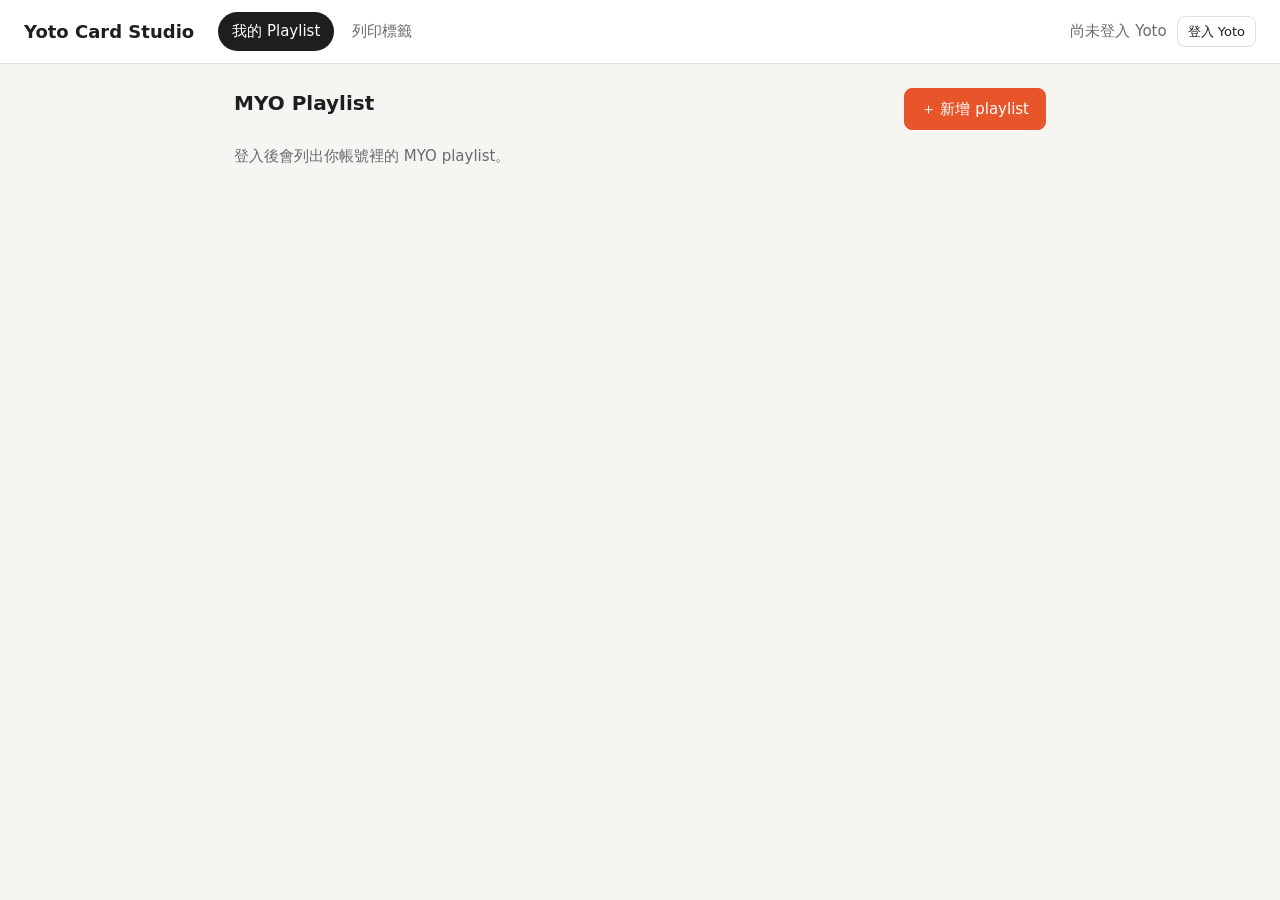
==== index.html @ 80a5d6a0 "Yoto Card Studio 公開版 Co-Authored-By: Claude Opus 5.5 (1M context) <noreply@anthropic.com>" ====
<!doctype html>
<html lang="zh-Hant">
<head>
<meta charset="utf-8">
<meta name="viewport" content="width=device-width, initial-scale=1">
<title>Yoto Card Studio</title>
<link rel="icon" href="data:image/svg+xml,%3Csvg xmlns='http://www.w3.org/2000/svg' viewBox='0 0 16 16'%3E%3Crect width='16' height='16' rx='3' fill='%23e8552b'/%3E%3Ccircle cx='8' cy='8' r='3' fill='%23fff'/%3E%3C/svg%3E">
<link rel="stylesheet" href="style.css">
</head>
<body>
<header class="topbar">
  <h1>Yoto Card Studio</h1>
  <nav class="tabs">
    <button data-tab="playlists" class="active">我的 Playlist</button>
    <button data-tab="print">列印標籤</button>
  </nav>
  <div class="account" id="account">
    <span id="account-status" class="muted">尚未登入 Yoto</span>
    <button id="btn-login" class="small">登入 Yoto</button>
    <button id="btn-logout" class="small ghost hidden">登出</button>
  </div>
</header>

<main>
  <!-- ① 我的 Playlist -->
  <section id="tab-playlists" class="tab active">
    <div id="playlist-list-view">
      <div class="row between">
        <h2>MYO Playlist</h2>
        <button id="btn-new-playlist" class="primary">＋ 新增 playlist</button>
      </div>
      <p class="muted" id="playlist-list-hint">登入後會列出你帳號裡的 MYO playlist。</p>
      <ul id="playlist-list" class="cards"></ul>
    </div>

    <div id="playlist-edit-view" class="hidden">
      <div class="row between">
        <button id="btn-back-list" class="ghost">← 回列表</button>
        <span class="muted" id="edit-card-id"></span>
      </div>
      <div class="meta-grid">
        <label class="cover" title="點擊更換封面">
          <img id="edit-cover" alt="" hidden>
          <span id="edit-cover-empty">＋ 封面圖</span>
          <input id="cover-input" type="file" accept="image/*" hidden>
        </label>
        <div>
          <label class="field">
            <span>Playlist 名稱</span>
            <input id="edit-title" type="text" placeholder="例如：睡前故事" maxlength="80">
          </label>
          <div class="row gap">
            <label class="field grow">
              <span>分類</span>
              <select id="edit-category"></select>
            </label>
            <label class="field grow">
              <span>作者／演出</span>
              <input id="edit-author" type="text" placeholder="選填" maxlength="80">
            </label>
          </div>
          <label class="field">
            <span>描述</span>
            <textarea id="edit-description" rows="2" placeholder="選填，會顯示在 Yoto App 裡"></textarea>
          </label>
        </div>
      </div>
      <div id="dropzone" class="dropzone">
        把 mp3 拖到這裡，或 <label class="link">選擇檔案<input id="file-input" type="file" accept="audio/mpeg,.mp3" multiple hidden></label>
        ，或 <label class="link">選擇整個資料夾<input id="folder-input" type="file" webkitdirectory multiple hidden></label>
        <div class="muted small">選資料夾會照檔名排序加入 mp3，資料夾裡的 cover 圖會自動當封面</div>
      </div>
      <ol id="track-list" class="tracks"></ol>
      <div class="row between sticky-actions">
        <span id="edit-summary" class="muted"></span>
        <button id="btn-upload" class="primary">上傳到 Yoto</button>
      </div>
      <div id="upload-log" class="log hidden"></div>
    </div>
  </section>

  <!-- 列印標籤 -->
  <section id="tab-print" class="tab">
    <h2>列印卡片標籤</h2>
    <p class="muted">勾選要印的 playlist，會照勾選的先後順序排進貼紙（右邊數字是第幾張，想換順序就取消再重勾），每格跟 NFC 卡一樣大。</p>
    <div class="print-layout">
      <div class="print-controls">
        <label class="field layout-field">
          <span>紙張版型</span>
          <select id="print-layout"></select>
        </label>
        <ul id="print-list" class="print-list"><li class="muted">登入後會列出你的 playlist。</li></ul>
        <div class="print-options">
          <label class="field">
            <span>從第幾格開始</span>
            <select id="print-start"></select>
          </label>
          <label class="field cut-only">
            <span>卡片間距</span>
            <select id="print-gap">
              <option value="3" selected>3 mm（好剪，建議）</option>
              <option value="0">0 mm（一刀剪兩張）</option>
              <option value="6">6 mm</option>
            </select>
          </label>
          <label class="field die-only">
            <span>出血</span>
            <select id="print-bleed-mm">
              <option value="2" selected>2 mm（建議，模切偏一點也不露白）</option>
              <option value="1">1 mm</option>
              <option value="0">不加</option>
            </select>
          </label>
          <label class="check cut-only"><input type="checkbox" id="print-bleed" checked> 出血 1 mm（剪歪也不露白）</label>
          <label class="check cut-only"><input type="checkbox" id="print-marks" checked> 裁切標記</label>
          <label class="check"><input type="checkbox" id="print-titles"> 封面下方加上標題</label>
        </div>
        <details class="print-calib die-only">
          <summary>印表機校正（第一次使用必做）</summary>
          <ol class="small">
            <li>用<strong>一般 A4 紙</strong>按「印校正頁」。</li>
            <li>把印好的紙疊在貼紙紙上，對著光看框線有沒有對齊貼紙的模切線。</li>
            <li>偏了就在下面輸入位移（往右／往下為正），再印一次確認。設定會記住。</li>
          </ol>
          <div class="row gap">
            <label class="field"><span>X 位移（mm）</span><input type="number" id="print-offx" step="0.25" value="0"></label>
            <label class="field"><span>Y 位移（mm）</span><input type="number" id="print-offy" step="0.25" value="0"></label>
          </div>
          <button id="btn-calib" class="ghost">印校正頁</button>
        </details>
        <div class="row between">
          <span id="print-summary" class="muted"></span>
          <button id="btn-print" class="primary" disabled>列印</button>
        </div>
        <p class="muted small" id="print-hint"></p>
      </div>
      <div id="print-preview" class="print-preview"></div>
    </div>
  </section>
</main>

<div id="toast" class="toast hidden"></div>
<!-- 列印時只顯示這裡（見 style.css 的 @media print） -->
<div id="print-sheets" aria-hidden="true"></div>
<script type="module" src="app.js"></script>
</body>
</html>
---- style.css ----
:root {
  --bg: #f6f5f1;
  --panel: #ffffff;
  --text: #1e1e1e;
  --muted: #6b6b6b;
  --line: #e2dfd8;
  --accent: #e8552b;      /* Yoto 橘 */
  --accent-dark: #c6431d;
  --ok: #2e8b57;
  --warn-bg: #fff6e0;
  --warn-line: #f0c36a;
  --err: #c0392b;
  --radius: 10px;
  font-family: -apple-system, "PingFang TC", "Noto Sans TC", system-ui, sans-serif;
}
* { box-sizing: border-box; }
body { margin: 0; background: var(--bg); color: var(--text); font-size: 15px; line-height: 1.5; }
h1 { font-size: 18px; margin: 0; }
h2 { font-size: 20px; margin: 0 0 12px; }
h3 { font-size: 16px; margin: 0 0 6px; }
.muted { color: var(--muted); }
.hidden { display: none !important; }

.topbar {
  display: flex; align-items: center; gap: 24px;
  padding: 12px 24px; background: var(--panel); border-bottom: 1px solid var(--line);
  position: sticky; top: 0; z-index: 5;
}
.tabs { display: flex; gap: 4px; flex: 1; }
.tabs button {
  background: none; border: none; padding: 8px 14px; border-radius: 999px;
  font-size: 15px; cursor: pointer; color: var(--muted);
}
.tabs button.active { background: var(--text); color: #fff; }
.account { display: flex; align-items: center; gap: 10px; }

main { max-width: 860px; margin: 0 auto; padding: 24px; }
.tab { display: none; }
.tab.active { display: block; }

button {
  font: inherit; cursor: pointer; border-radius: 8px; padding: 9px 16px;
  border: 1px solid var(--line); background: var(--panel); color: var(--text);
}
button:disabled { opacity: .5; cursor: not-allowed; }
button.primary { background: var(--accent); border-color: var(--accent); color: #fff; }
button.primary:not(:disabled):hover { background: var(--accent-dark); }
button.ghost { background: transparent; }
button.small { padding: 5px 10px; font-size: 13px; }
button.danger { color: var(--err); }

.row { display: flex; align-items: center; }
.row.between { justify-content: space-between; }
.row.gap { gap: 12px; }

.status { padding: 3px 10px; border-radius: 999px; font-size: 13px; background: #eee; }
.status.on { background: #dff3e6; color: var(--ok); }
.status.off { background: #eee; color: var(--muted); }

.kv { display: grid; grid-template-columns: 120px 1fr; gap: 4px 12px; margin: 16px 0; }
.kv dt { color: var(--muted); }
.kv dd { margin: 0; font-family: ui-monospace, Menlo, monospace; word-break: break-all; }

.notice {
  background: var(--panel); border: 1px solid var(--line); border-radius: var(--radius);
  padding: 12px 16px; margin: 12px 0;
}
.notice.warn { background: var(--warn-bg); border-color: var(--warn-line); }
.help { margin-top: 24px; color: var(--muted); }
.help summary { cursor: pointer; }

.step { background: var(--panel); border: 1px solid var(--line); border-radius: var(--radius); padding: 16px; margin: 12px 0; }
.cardinfo { margin-top: 12px; font-family: ui-monospace, Menlo, monospace; font-size: 13px; }
.cardinfo .url { font-size: 15px; font-weight: 600; word-break: break-all; }
.log-list { list-style: none; padding: 0; margin: 12px 0 0; font-size: 14px; }
.log-list li { padding: 6px 0; border-top: 1px dashed var(--line); }
.log-list li.ok::before { content: "✓ "; color: var(--ok); }
.log-list li.err::before { content: "✖ "; color: var(--err); }

/* playlist */
.cards { list-style: none; padding: 0; margin: 0; display: grid; gap: 10px; }
.cards li {
  background: var(--panel); border: 1px solid var(--line); border-radius: var(--radius);
  padding: 12px 16px; display: flex; align-items: center; justify-content: space-between; cursor: pointer;
}
.cards li:hover { border-color: var(--accent); }
.cards .thumb { width: 45px; height: 72px; border-radius: 6px; object-fit: fill; background: #ddd; flex: none; } /* 5:8，object-fit: fill 模擬 App 的顯示方式 */
.cards .thumb.empty { display: inline-block; }
.field { display: block; margin: 12px 0; }
.field span { display: block; font-size: 13px; color: var(--muted); margin-bottom: 4px; }
.field input[type=text], .field select, .field textarea { width: 100%; font: inherit; padding: 9px 12px; border: 1px solid var(--line); border-radius: 8px; background: var(--panel); }
.field textarea { resize: vertical; }
.field.grow { flex: 1; }
.meta-grid { display: grid; grid-template-columns: 125px 1fr; gap: 16px; align-items: start; margin-top: 12px; }
.cover {
  width: 125px; height: 200px; border-radius: var(--radius); /* 5:8，跟 Yoto App 卡片格子一致 */ border: 2px dashed var(--line); background: var(--panel);
  display: flex; align-items: center; justify-content: center; color: var(--muted); cursor: pointer; overflow: hidden;
}
.cover:hover { border-color: var(--accent); }
.cover img { width: 100%; height: 100%; object-fit: fill; } /* 跟 App 一樣直接填滿，不合比例的舊封面會看到變形 */
.cards li .actions { display: flex; gap: 8px; align-items: center; }
.dropzone {
  border: 2px dashed var(--line); border-radius: var(--radius); padding: 28px; text-align: center;
  color: var(--muted); margin: 12px 0; background: var(--panel);
}
.dropzone.over { border-color: var(--accent); background: #fff3ee; }
.link { color: var(--accent); cursor: pointer; text-decoration: underline; }
.tracks { list-style: none; padding: 0; margin: 0; display: grid; gap: 8px; }
.track {
  display: grid; grid-template-columns: 28px 48px 1fr auto auto; align-items: center; gap: 12px;
  background: var(--panel); border: 1px solid var(--line); border-radius: var(--radius); padding: 10px 12px;
}
.track.dragging { opacity: .4; }
.track .num { color: var(--muted); font-variant-numeric: tabular-nums; }
.track .icon { width: 48px; height: 48px; image-rendering: pixelated; border-radius: 6px; background: #222; cursor: pointer; border: 1px solid var(--line); }
.track input[type=text] { width: 100%; font: inherit; padding: 6px 10px; border: 1px solid transparent; border-radius: 6px; }
.track input[type=text]:focus { border-color: var(--line); outline: none; }
.track .file { font-size: 12px; color: var(--muted); }
.track .state { font-size: 13px; min-width: 70px; text-align: right; }
.track .state.ok { color: var(--ok); }
.track .state.err { color: var(--err); }
.sticky-actions { position: sticky; bottom: 0; background: var(--bg); padding: 12px 0; margin-top: 12px; }
.log { background: #1e1e1e; color: #ddd; font-family: ui-monospace, Menlo, monospace; font-size: 12px; padding: 12px; border-radius: 8px; max-height: 240px; overflow: auto; white-space: pre-wrap; }

/* icon picker */
.modal-backdrop { position: fixed; inset: 0; background: rgba(0,0,0,.4); display: flex; align-items: center; justify-content: center; z-index: 20; }
.modal { background: var(--panel); border-radius: var(--radius); padding: 20px; width: min(640px, 92vw); max-height: 85vh; overflow: auto; }
.icon-grid { display: grid; grid-template-columns: repeat(auto-fill, 56px); gap: 8px; margin-top: 12px; }
.icon-grid img { width: 56px; height: 56px; image-rendering: pixelated; border-radius: 6px; background: #222; cursor: pointer; border: 2px solid transparent; }
.icon-grid img:hover { border-color: var(--accent); }

.toast {
  position: fixed; left: 50%; bottom: 24px; transform: translateX(-50%);
  background: #222; color: #fff; padding: 10px 18px; border-radius: 999px; font-size: 14px; z-index: 30;
  max-width: 90vw;
}
.toast.err { background: var(--err); }

/* ---------- 列印標籤 ---------- */
#tab-print { max-width: none; }
main:has(#tab-print.active) { max-width: 1200px; }
.print-layout { display: grid; grid-template-columns: 380px 1fr; gap: 24px; align-items: start; }
.print-controls { position: sticky; top: 72px; display: grid; gap: 12px; }
.print-list { list-style: none; padding: 0; margin: 0; display: grid; gap: 6px; max-height: 46vh; overflow: auto; }
.print-list li {
  display: grid; grid-template-columns: auto 30px 1fr auto; gap: 10px; align-items: center; cursor: pointer;
  background: var(--panel); border: 1px solid var(--line); border-radius: 8px; padding: 6px 8px;
}
.print-list .order:not(:empty) {
  min-width: 22px; height: 22px; padding: 0 6px; border-radius: 11px; background: var(--accent); color: #fff;
  font-size: 12px; font-weight: 600; display: inline-flex; align-items: center; justify-content: center;
}
.print-list li input[type=checkbox] { width: 18px; height: 18px; accent-color: var(--accent); }
.print-list li.selected { border-color: var(--accent); background: #fff6f2; }
.print-list .thumb { width: 30px; height: 48px; border-radius: 3px; object-fit: fill; background: #ddd; } /* 5:8 */
.print-list .thumb.empty { display: inline-block; }
.print-list .name { font-size: 14px; line-height: 1.3; }
.print-options { display: grid; grid-template-columns: 1fr 1fr; gap: 4px 12px; background: var(--panel); border: 1px solid var(--line); border-radius: var(--radius); padding: 10px 12px; }
.print-options .field { margin: 0; }
.print-options .check { grid-column: span 2; font-size: 14px; display: flex; gap: 6px; align-items: center; }
.small { font-size: 12px; }

/* 預覽：A4 以實際 mm 排版，再整體縮小 */
.print-preview { display: grid; gap: 24px; justify-items: center; }
.print-preview .sheet { zoom: 0.62; box-shadow: 0 2px 12px rgba(0,0,0,.15); }
.sheet { position: relative; background: #fff; overflow: hidden; }
.sheet.empty-sheet { width: 210mm; height: 297mm; display: flex; align-items: center; justify-content: center; }
.sheet-svg { display: block; }
/* foreignObject 內 1px = SVG 的 1 單位 = 1 mm，所以這裡的 px 就是 mm */
.no-cover { width: 100%; height: 100%; display: flex; align-items: center; justify-content: center; text-align: center;
  padding: 4px; box-sizing: border-box; font: 4px/1.3 -apple-system, "PingFang TC", sans-serif; color: #555; }
.label-title { width: 100%; height: 100%; display: flex; align-items: center; justify-content: center; text-align: center;
  color: #222; font: 600 3.2px/1.15 -apple-system, "PingFang TC", sans-serif; overflow: hidden; }
.layout-field { margin: 0; }
.print-calib { background: var(--panel); border: 1px solid var(--line); border-radius: var(--radius); padding: 10px 12px; }
.print-calib summary { cursor: pointer; font-weight: 600; }
.print-calib ol { padding-left: 20px; margin: 8px 0; color: var(--muted); }
.print-calib input[type=number] { width: 100%; font: inherit; padding: 6px 8px; border: 1px solid var(--line); border-radius: 6px; }
.print-calib .field { margin: 6px 0; flex: 1; }
/* SVG 內的線條（單位 mm） */
.sheet-svg .outline { fill: none; stroke: #999; stroke-width: 0.15; stroke-dasharray: 1 0.8; }
.sheet.calibration .outline { stroke: #000; stroke-width: 0.1; stroke-dasharray: none; }
.sheet-svg .safe { fill: none; stroke: #2a7de1; stroke-width: 0.15; stroke-dasharray: 0.8 0.6; }
.sheet-svg .dot { fill: #222; }
.sheet-svg .mark line, .sheet-svg .cal line { stroke: #000; stroke-width: 0.2; }
.sheet-svg .cal-text { font: 3px -apple-system, "PingFang TC", sans-serif; fill: #333; text-anchor: middle; }

/* 列印時只輸出 #print-sheets */
#print-sheets { display: none; }
@page { size: 210mm 297mm; margin: 0; } /* 依版型由 ui-print.js 覆寫 */
@media print {
  html, body { background: #fff !important; margin: 0; }
  body > *:not(#print-sheets) { display: none !important; }
  #print-sheets { display: block; }
  #print-sheets .sheet { break-after: page; page-break-after: always; }
  #print-sheets .sheet:last-child { break-after: auto; page-break-after: auto; }
  * { -webkit-print-color-adjust: exact; print-color-adjust: exact; }
}

/* Client ID 設定視窗 */
.modal.setup ol { padding-left: 20px; line-height: 1.7; }
.modal.setup code { background: #f1efe9; padding: 1px 6px; border-radius: 4px; font-size: 13px; word-break: break-all; }
.modal.setup input[data-id] { width: 100%; font: inherit; padding: 9px 12px; border: 1px solid var(--line); border-radius: 8px; margin: 8px 0 12px; }
.copy-row { display: flex; gap: 8px; align-items: center; margin: 4px 0; }
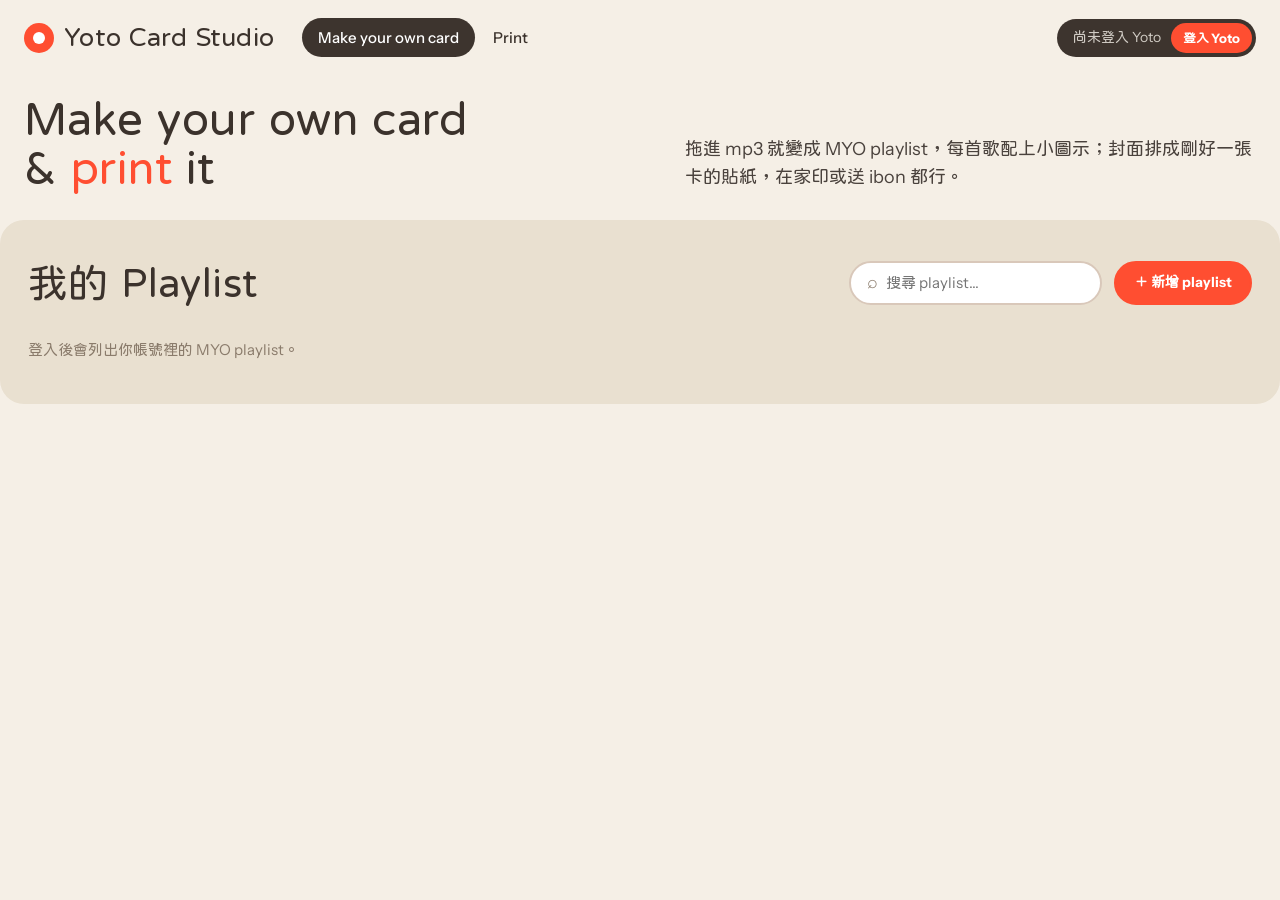
==== commit 60eabad7: "更新公開版：Print 分頁可拖曳排列、ibon 4×6 改成 138 × 90 mm - 列印預覽改成可拖曳排列的畫布，拿掉「從第幾格開始」 - 送 ibon 列印（4×6 貼紙／A4 3×3，下載" ====
--- a/index.html
+++ b/index.html
@@ -4,15 +4,18 @@
 <meta charset="utf-8">
 <meta name="viewport" content="width=device-width, initial-scale=1">
 <title>Yoto Card Studio</title>
-<link rel="icon" href="data:image/svg+xml,%3Csvg xmlns='http://www.w3.org/2000/svg' viewBox='0 0 16 16'%3E%3Crect width='16' height='16' rx='3' fill='%23e8552b'/%3E%3Ccircle cx='8' cy='8' r='3' fill='%23fff'/%3E%3C/svg%3E">
+<link rel="icon" href="data:image/svg+xml,%3Csvg xmlns='http://www.w3.org/2000/svg' viewBox='0 0 16 16'%3E%3Crect width='16' height='16' rx='3' fill='%23ff4e31'/%3E%3Ccircle cx='8' cy='8' r='3' fill='%23fff'/%3E%3C/svg%3E">
+<link rel="preconnect" href="https://fonts.googleapis.com">
+<link rel="preconnect" href="https://fonts.gstatic.com" crossorigin>
+<link rel="stylesheet" href="https://fonts.googleapis.com/css2?family=Chewy&family=Huninn&family=Instrument+Sans:wght@400..700&display=swap">
 <link rel="stylesheet" href="style.css">
 </head>
 <body>
 <header class="topbar">
-  <h1>Yoto Card Studio</h1>
+  <div class="brand"><span class="logo-dot"></span><h1>Yoto Card Studio</h1></div>
   <nav class="tabs">
-    <button data-tab="playlists" class="active">我的 Playlist</button>
-    <button data-tab="print">列印標籤</button>
+    <button data-tab="playlists" class="active">Make your own card</button>
+    <button data-tab="print">Print</button>
   </nav>
   <div class="account" id="account">
     <span id="account-status" class="muted">尚未登入 Yoto</span>
@@ -21,68 +24,83 @@
   </div>
 </header>
 
+<section class="hero">
+  <h2>Make your own card<br>&amp; <em>print</em> it</h2>
+  <p>拖進 mp3 就變成 MYO playlist，每首歌配上小圖示；封面排成剛好一張卡的貼紙，在家印或送 ibon 都行。</p>
+</section>
+
 <main>
-  <!-- ① 我的 Playlist -->
+  <!-- ① Make your own card（playlist） -->
   <section id="tab-playlists" class="tab active">
     <div id="playlist-list-view">
-      <div class="row between">
-        <h2>MYO Playlist</h2>
-        <button id="btn-new-playlist" class="primary">＋ 新增 playlist</button>
+      <div class="list-head">
+        <h2>我的 Playlist</h2>
+        <div class="list-tools">
+          <label class="search"><span aria-hidden="true">⌕</span><input id="playlist-search" type="search" placeholder="搜尋 playlist…" autocomplete="off"></label>
+          <button id="btn-new-playlist" class="primary">＋ 新增 playlist</button>
+        </div>
       </div>
       <p class="muted" id="playlist-list-hint">登入後會列出你帳號裡的 MYO playlist。</p>
       <ul id="playlist-list" class="cards"></ul>
     </div>
 
     <div id="playlist-edit-view" class="hidden">
-      <div class="row between">
-        <button id="btn-back-list" class="ghost">← 回列表</button>
-        <span class="muted" id="edit-card-id"></span>
+      <div class="edit-topbar">
+        <button id="btn-back-list" class="bare">‹ 回列表</button>
+        <div class="edit-topbar-actions">
+          <span class="muted small" id="edit-card-id"></span>
+          <button id="btn-upload" class="primary">上傳到 Yoto</button>
+        </div>
       </div>
-      <div class="meta-grid">
-        <label class="cover" title="點擊更換封面">
-          <img id="edit-cover" alt="" hidden>
-          <span id="edit-cover-empty">＋ 封面圖</span>
-          <input id="cover-input" type="file" accept="image/*" hidden>
-        </label>
-        <div>
-          <label class="field">
-            <span>Playlist 名稱</span>
-            <input id="edit-title" type="text" placeholder="例如：睡前故事" maxlength="80">
-          </label>
-          <div class="row gap">
-            <label class="field grow">
+      <div class="edit-layout">
+        <aside class="edit-side">
+          <div class="cover-box">
+            <label class="cover" title="點擊更換封面">
+              <img id="edit-cover" alt="" hidden>
+              <span id="edit-cover-empty">＋ 封面圖<small>5:8 直式，會自動調整</small></span>
+              <input id="cover-input" type="file" accept="image/*" hidden>
+            </label>
+            <label for="cover-input" class="cover-action">⇪ 更換封面</label>
+          </div>
+          <div class="side-fields">
+            <label class="field">
               <span>分類</span>
               <select id="edit-category"></select>
             </label>
-            <label class="field grow">
+            <label class="field">
               <span>作者／演出</span>
               <input id="edit-author" type="text" placeholder="選填" maxlength="80">
             </label>
           </div>
-          <label class="field">
-            <span>描述</span>
-            <textarea id="edit-description" rows="2" placeholder="選填，會顯示在 Yoto App 裡"></textarea>
-          </label>
-        </div>
+        </aside>
+        <section class="edit-main">
+          <input id="edit-title" class="title-input" type="text" placeholder="Playlist 名稱" maxlength="80" aria-label="Playlist 名稱">
+          <textarea id="edit-description" class="desc-input" rows="3" placeholder="描述（選填，會顯示在 Yoto App 裡）" aria-label="描述"></textarea>
+          <div id="dropzone" class="tracks-panel">
+            <div class="tracks-actions">
+              <label class="btn primary">上傳 mp3<input id="file-input" type="file" accept="audio/mpeg,.mp3" multiple hidden></label>
+              <label class="btn secondary">選擇整個資料夾<input id="folder-input" type="file" webkitdirectory multiple hidden></label>
+            </div>
+            <div class="tracks-head">
+              <span id="edit-summary"></span>
+              <span class="small muted">拖曳 ≡ 調整順序・點圖示換圖</span>
+            </div>
+            <ol id="track-list" class="tracks"></ol>
+            <p class="drop-hint">也可以直接把 mp3 或整個資料夾拖進這個框。選資料夾會照檔名排序，裡面的 cover 圖自動當封面</p>
+          </div>
+          <div id="upload-log" class="log hidden"></div>
+        </section>
       </div>
-      <div id="dropzone" class="dropzone">
-        把 mp3 拖到這裡，或 <label class="link">選擇檔案<input id="file-input" type="file" accept="audio/mpeg,.mp3" multiple hidden></label>
-        ，或 <label class="link">選擇整個資料夾<input id="folder-input" type="file" webkitdirectory multiple hidden></label>
-        <div class="muted small">選資料夾會照檔名排序加入 mp3，資料夾裡的 cover 圖會自動當封面</div>
+    </div>
+  </section>
       </div>
-      <ol id="track-list" class="tracks"></ol>
-      <div class="row between sticky-actions">
-        <span id="edit-summary" class="muted"></span>
-        <button id="btn-upload" class="primary">上傳到 Yoto</button>
-      </div>
-      <div id="upload-log" class="log hidden"></div>
     </div>
   </section>
 
   <!-- 列印標籤 -->
   <section id="tab-print" class="tab">
     <h2>列印卡片標籤</h2>
-    <p class="muted">勾選要印的 playlist，會照勾選的先後順序排進貼紙（右邊數字是第幾張，想換順序就取消再重勾），每格跟 NFC 卡一樣大。</p>
+    <p class="muted">勾選要印的 playlist，卡片會依序排進右邊的畫布（清單右側的數字是排在第幾格），再到畫布上拖曳調整位置。每格跟 NFC 卡一樣大。</p>
     <div class="print-layout">
       <div class="print-controls">
         <label class="field layout-field">
@@ -91,10 +109,6 @@
         </label>
         <ul id="print-list" class="print-list"><li class="muted">登入後會列出你的 playlist。</li></ul>
         <div class="print-options">
-          <label class="field">
-            <span>從第幾格開始</span>
-            <select id="print-start"></select>
-          </label>
           <label class="field cut-only">
             <span>卡片間距</span>
             <select id="print-gap">
@@ -113,7 +127,6 @@
           </label>
           <label class="check cut-only"><input type="checkbox" id="print-bleed" checked> 出血 1 mm（剪歪也不露白）</label>
           <label class="check cut-only"><input type="checkbox" id="print-marks" checked> 裁切標記</label>
-          <label class="check"><input type="checkbox" id="print-titles"> 封面下方加上標題</label>
         </div>
         <details class="print-calib die-only">
           <summary>印表機校正（第一次使用必做）</summary>
@@ -133,8 +146,27 @@
           <button id="btn-print" class="primary" disabled>列印</button>
         </div>
         <p class="muted small" id="print-hint"></p>
+        <div class="export-box">
+          <h3>送 ibon 列印</h3>
+          <p class="small" id="export-hint"></p>
+          <button id="btn-ibon-upload" class="primary hidden" disabled>上傳到 ibon，取得取件編號</button>
+          <button id="btn-export-ibon" class="primary" disabled>下載並開啟 ibon 上傳頁</button>
+          <div id="ibon-result" class="ibon-result hidden"></div>
+          <div class="row gap export-more">
+            <span class="small muted">只下載：</span>
+            <button id="btn-export-pdf" class="small ghost" disabled>PDF</button>
+            <button id="btn-export-jpg" class="small ghost" disabled>JPG</button>
+          </div>
+          <p class="small muted" id="export-status"></p>
+        </div>
       </div>
-      <div id="print-preview" class="print-preview"></div>
+      <section class="print-canvas">
+        <div class="canvas-bar">
+          <h3>排版畫布</h3>
+          <span class="small muted">拖曳卡片到其他格子就能換位置，拖到空格也可以</span>
+        </div>
+        <div id="print-preview" class="print-preview"></div>
+      </section>
     </div>
   </section>
 </main>
--- a/style.css
+++ b/style.css
@@ -1,61 +1,94 @@
 :root {
-  --bg: #f6f5f1;
-  --panel: #ffffff;
-  --text: #1e1e1e;
-  --muted: #6b6b6b;
-  --line: #e2dfd8;
-  --accent: #e8552b;      /* Yoto 橘 */
-  --accent-dark: #c6431d;
-  --ok: #2e8b57;
-  --warn-bg: #fff6e0;
-  --warn-line: #f0c36a;
-  --err: #c0392b;
-  --radius: 10px;
-  font-family: -apple-system, "PingFang TC", "Noto Sans TC", system-ui, sans-serif;
+  /* 配色參考 yotolabels.com：奶油底、暖棕文字、番茄橘重點色 */
+  --bg: #f5efe6;          /* 頁面底色 */
+  --surface: #e9e0d0;     /* 工作區大圓角面板 */
+  --panel: #fbf7f0;       /* 卡片、清單項目 */
+  --field: #ffffff;       /* 輸入框 */
+  --heading: #3b322c;
+  --text: #4a423d;
+  --muted: #8a7b6b;
+  --line: #d9c8ba;
+  --accent: #ff4e31;
+  --accent-dark: #e8401f;
+  --accent-soft: #fff0eb;
+  --dark: #3d342e;
+  --ok: #3f8f5a;
+  --warn-bg: #fff4dc;
+  --warn-line: #ecc77a;
+  --err: #d23a22;
+  --radius: 16px;
+  --display: "Chewy", "Huninn", "Instrument Sans", system-ui, sans-serif;
+  font-family: "Instrument Sans", "Huninn", -apple-system, "PingFang TC", "Noto Sans TC", system-ui, sans-serif;
 }
 * { box-sizing: border-box; }
-body { margin: 0; background: var(--bg); color: var(--text); font-size: 15px; line-height: 1.5; }
-h1 { font-size: 18px; margin: 0; }
-h2 { font-size: 20px; margin: 0 0 12px; }
-h3 { font-size: 16px; margin: 0 0 6px; }
+body { margin: 0; background: var(--bg); color: var(--text); font-size: 15px; line-height: 1.55; }
+h1, h2, h3 { color: var(--heading); font-family: var(--display); font-weight: 400; letter-spacing: .01em; }
+h1 { font-size: 26px; margin: 0; line-height: 1; }
+h2 { font-size: 28px; margin: 0 0 12px; }
+h3 { font-size: 19px; margin: 0 0 6px; }
 .muted { color: var(--muted); }
 .hidden { display: none !important; }
 
 .topbar {
-  display: flex; align-items: center; gap: 24px;
-  padding: 12px 24px; background: var(--panel); border-bottom: 1px solid var(--line);
-  position: sticky; top: 0; z-index: 5;
-}
-.tabs { display: flex; gap: 4px; flex: 1; }
+  display: flex; align-items: center; gap: 28px; flex-wrap: wrap;
+  max-width: 1440px; margin: 0 auto; padding: 18px 24px;
+}
+.brand { display: flex; align-items: center; gap: 10px; }
+.brand .logo-dot { width: 30px; height: 30px; border-radius: 50%; background: var(--accent); display: grid; place-items: center; }
+.brand .logo-dot::after { content: ""; width: 12px; height: 12px; border-radius: 50%; background: #fff; }
+.tabs { display: flex; gap: 2px; flex: 1; flex-wrap: wrap; }
 .tabs button {
-  background: none; border: none; padding: 8px 14px; border-radius: 999px;
-  font-size: 15px; cursor: pointer; color: var(--muted);
-}
-.tabs button.active { background: var(--text); color: #fff; }
-.account { display: flex; align-items: center; gap: 10px; }
-
-main { max-width: 860px; margin: 0 auto; padding: 24px; }
+  background: none; border: none; padding: 8px 16px; border-radius: 999px;
+  font-size: 15px; font-weight: 500; cursor: pointer; color: var(--heading);
+}
+.tabs button:hover { background: var(--surface); }
+.tabs button.active { background: var(--dark); color: #fff; }
+.account {
+  display: flex; align-items: center; gap: 10px; background: var(--dark); color: #fff;
+  border-radius: 999px; padding: 4px 4px 4px 16px; font-size: 14px;
+}
+.account .muted { color: rgba(251, 247, 240, .78); }
+.account button { border: none; }
+.account #btn-login { background: var(--accent); color: #fff; font-weight: 700; }
+.account #btn-logout { background: transparent; color: #fff; }
+
+.hero {
+  max-width: 1440px; margin: 8px auto 0; padding: 12px 24px 28px;
+  display: grid; grid-template-columns: 1.1fr 1fr; gap: 32px; align-items: end;
+}
+.hero h2 { font-size: 46px; line-height: 1.05; margin: 0; }
+.hero h2 em { font-style: normal; color: var(--accent); }
+.hero p { margin: 0; font-size: 18px; color: var(--text); }
+
+main {
+  max-width: 1440px; margin: 0 auto 48px; padding: 28px;
+  background: var(--surface); border-radius: 24px;
+}
 .tab { display: none; }
 .tab.active { display: block; }
+#tab-cards, #tab-reader { max-width: 860px; margin: 0 auto; }
 
 button {
-  font: inherit; cursor: pointer; border-radius: 8px; padding: 9px 16px;
-  border: 1px solid var(--line); background: var(--panel); color: var(--text);
-}
-button:disabled { opacity: .5; cursor: not-allowed; }
-button.primary { background: var(--accent); border-color: var(--accent); color: #fff; }
-button.primary:not(:disabled):hover { background: var(--accent-dark); }
-button.ghost { background: transparent; }
-button.small { padding: 5px 10px; font-size: 13px; }
+  font: inherit; font-size: 14px; font-weight: 600; cursor: pointer; border-radius: 999px; padding: 9px 18px;
+  border: 2px solid var(--line); background: var(--field); color: var(--heading);
+  transition: background .15s, border-color .15s, transform .1s;
+}
+button:not(:disabled):active { transform: translateY(1px); }
+button:not(:disabled):hover { border-color: var(--muted); }
+button:disabled { opacity: .45; cursor: not-allowed; }
+button.primary { background: var(--accent); border-color: var(--accent); color: #fff; font-weight: 700; }
+button.primary:not(:disabled):hover { background: var(--accent-dark); border-color: var(--accent-dark); }
+button.ghost { background: var(--field); }
+button.small { padding: 5px 12px; font-size: 13px; }
 button.danger { color: var(--err); }
 
 .row { display: flex; align-items: center; }
 .row.between { justify-content: space-between; }
 .row.gap { gap: 12px; }
 
-.status { padding: 3px 10px; border-radius: 999px; font-size: 13px; background: #eee; }
+.status { padding: 3px 12px; border-radius: 999px; font-size: 13px; background: var(--panel); }
 .status.on { background: #dff3e6; color: var(--ok); }
-.status.off { background: #eee; color: var(--muted); }
+.status.off { background: var(--panel); color: var(--muted); }
 
 .kv { display: grid; grid-template-columns: 120px 1fr; gap: 4px 12px; margin: 16px 0; }
 .kv dt { color: var(--muted); }
@@ -78,81 +111,135 @@
 .log-list li.err::before { content: "✖ "; color: var(--err); }
 
 /* playlist */
-.cards { list-style: none; padding: 0; margin: 0; display: grid; gap: 10px; }
-.cards li {
-  background: var(--panel); border: 1px solid var(--line); border-radius: var(--radius);
-  padding: 12px 16px; display: flex; align-items: center; justify-content: space-between; cursor: pointer;
-}
-.cards li:hover { border-color: var(--accent); }
-.cards .thumb { width: 45px; height: 72px; border-radius: 6px; object-fit: fill; background: #ddd; flex: none; } /* 5:8，object-fit: fill 模擬 App 的顯示方式 */
-.cards .thumb.empty { display: inline-block; }
+/* playlist 列表：一張張卡片（5:8 封面，跟 Yoto App 一樣） */
+.list-head { display: flex; align-items: center; justify-content: space-between; gap: 16px; flex-wrap: wrap; margin: 4px 0 24px; }
+.list-head h2 { font-size: 40px; margin: 0; }
+.list-tools { display: flex; align-items: center; gap: 12px; }
+.search { display: flex; align-items: center; gap: 6px; height: 44px; padding: 0 16px; border-radius: 999px; background: var(--field); border: 2px solid var(--line); }
+.search:focus-within { border-color: var(--accent); }
+.search span { color: var(--muted); font-size: 18px; }
+.search input { border: none; outline: none; background: transparent; font: inherit; font-size: 15px; width: 200px; color: var(--text); }
+.cards { list-style: none; padding: 0; margin: 0; display: grid; gap: 36px 32px; grid-template-columns: repeat(auto-fill, minmax(180px, 1fr)); }
+.cards li { display: flex; flex-direction: column; gap: 4px; cursor: pointer; min-width: 0; }
+.card-cover {
+  position: relative; aspect-ratio: 5 / 8; border-radius: 22px; overflow: hidden;
+  background: var(--panel); border: 1px solid var(--line);
+  box-shadow: 0 2px 6px rgba(59, 50, 44, .08); transition: transform .15s, box-shadow .15s;
+}
+.cards li:hover .card-cover { transform: translateY(-3px) rotate(-1deg); box-shadow: 0 12px 26px rgba(59, 50, 44, .18); }
+.card-cover img { width: 100%; height: 100%; object-fit: fill; display: block; } /* 跟 App 一樣直接填滿 */
+.card-cover .no-img { position: absolute; inset: 0; display: grid; place-items: center; padding: 12px; text-align: center; color: var(--muted); font-size: 14px; }
+/* 前面加 .cards 提高優先順序，蓋過 button.small 的 padding，✕ 才會置中 */
+.cards .card-delete {
+  position: absolute; top: 8px; right: 8px; width: 30px; height: 30px; padding: 0; border-radius: 50%;
+  border: none; background: rgba(255, 255, 255, .92); color: var(--err);
+  display: grid; place-items: center; font-size: 14px; line-height: 1;
+  opacity: 0; transition: opacity .15s;
+}
+.cards .card-delete svg { width: 12px; height: 12px; display: block; }
+.cards li:hover .card-delete, .card-delete:focus-visible { opacity: 1; }
+@media (hover: none) { .cards .card-delete { opacity: 1; } }
+.card-title { color: var(--heading); font-size: 17px; line-height: 1.3; margin-top: 10px;
+  display: -webkit-box; -webkit-line-clamp: 2; -webkit-box-orient: vertical; overflow: hidden; }
+.card-meta { font-size: 14px; }
 .field { display: block; margin: 12px 0; }
-.field span { display: block; font-size: 13px; color: var(--muted); margin-bottom: 4px; }
-.field input[type=text], .field select, .field textarea { width: 100%; font: inherit; padding: 9px 12px; border: 1px solid var(--line); border-radius: 8px; background: var(--panel); }
+.field span { display: block; font-size: 13px; font-weight: 600; color: var(--heading); margin-bottom: 6px; }
+.field input[type=text], .field select, .field textarea { width: 100%; font: inherit; font-size: 14px; color: var(--text); padding: 9px 12px; border: 1px solid var(--line); border-radius: 8px; background: var(--field); box-shadow: 0 1px 2px rgba(0,0,0,.05); }
+.field input:focus, .field select:focus, .field textarea:focus { outline: 2px solid var(--accent); outline-offset: 1px; }
 .field textarea { resize: vertical; }
 .field.grow { flex: 1; }
-.meta-grid { display: grid; grid-template-columns: 125px 1fr; gap: 16px; align-items: start; margin-top: 12px; }
+/* 卡片內頁（參考 Yoto MYO）：上方回列表／上傳；左邊封面框＋分類作者，右邊大標題、描述、曲目面板 */
+.edit-topbar { display: flex; align-items: center; justify-content: space-between; gap: 12px; margin: -4px 0 28px; }
+.edit-topbar-actions { display: flex; align-items: center; gap: 14px; }
+button.bare { border: none; background: none; padding: 6px 0; font-size: 17px; font-weight: 600; color: var(--heading); }
+button.bare:hover { color: var(--accent); }
+.edit-layout { display: grid; grid-template-columns: minmax(260px, 380px) minmax(0, 1fr); gap: 48px; align-items: start; }
+.edit-side { position: sticky; top: 16px; display: grid; gap: 20px; }
+.cover-box { background: var(--panel); border-radius: 22px; padding: 40px 48px 22px; display: grid; justify-items: center; gap: 14px; }
 .cover {
-  width: 125px; height: 200px; border-radius: var(--radius); /* 5:8，跟 Yoto App 卡片格子一致 */ border: 2px dashed var(--line); background: var(--panel);
+  position: relative; width: min(100%, 200px); aspect-ratio: 5 / 8; border-radius: 16px; /* 5:8，跟 Yoto App 卡片格子一致 */
+  border: 2px dashed var(--line); background: var(--field);
   display: flex; align-items: center; justify-content: center; color: var(--muted); cursor: pointer; overflow: hidden;
-}
+  box-shadow: 0 10px 26px rgba(59, 50, 44, .16);
+}
+.cover:has(img:not([hidden])) { border: none; }
 .cover:hover { border-color: var(--accent); }
+#edit-cover-empty { display: grid; gap: 4px; text-align: center; font-weight: 600; padding: 8px; }
+#edit-cover-empty small { font-weight: 400; font-size: 12px; }
+.cover-action { cursor: pointer; font-size: 15px; font-weight: 600; color: var(--heading); padding: 6px 12px; border-radius: 999px; }
+.cover-action:hover { background: var(--surface); }
+.side-fields { display: grid; grid-template-columns: 1fr 1fr; gap: 12px; }
+.side-fields .field { margin: 0; min-width: 0; }
+.side-fields select, .side-fields input[type=text] { height: 42px; }
+.edit-main { min-width: 0; display: grid; gap: 16px; }
+.title-input {
+  width: 100%; font: inherit; font-family: var(--display); font-size: 52px; line-height: 1.1; color: var(--heading);
+  border: 2px solid transparent; border-radius: 12px; background: transparent; padding: 2px 10px; margin-left: -12px;
+}
+.title-input:hover { border-color: var(--line); }
+.title-input:focus { outline: none; border-color: var(--accent); background: var(--field); }
+.desc-input { width: 100%; font: inherit; font-size: 16px; color: var(--text); padding: 14px 16px; border: 2px solid var(--line); border-radius: 12px; background: var(--field); resize: vertical; }
+.desc-input:focus { outline: none; border-color: var(--accent); }
+.tracks-panel { border: 2px solid var(--line); border-radius: 22px; background: var(--field); padding: 18px; display: grid; gap: 12px; margin-top: 8px; transition: border-color .15s, background .15s; }
+.tracks-panel.over { border-color: var(--accent); background: var(--accent-soft); }
+.tracks-actions { display: grid; grid-template-columns: 1fr 1fr; gap: 12px; }
+label.btn { display: flex; align-items: center; justify-content: center; height: 52px; border-radius: 999px; font-weight: 700; font-size: 16px; cursor: pointer; transition: background .15s; }
+label.btn.primary { background: var(--accent); color: #fff; }
+label.btn.primary:hover { background: var(--accent-dark); }
+label.btn.secondary { background: var(--surface); color: var(--heading); }
+label.btn.secondary:hover { background: var(--line); }
+.tracks-head { display: flex; justify-content: space-between; align-items: baseline; gap: 12px; padding: 4px 4px 0; font-weight: 600; color: var(--heading); }
+.drop-hint { margin: 0; text-align: center; font-size: 13px; color: var(--muted); }
 .cover img { width: 100%; height: 100%; object-fit: fill; } /* 跟 App 一樣直接填滿，不合比例的舊封面會看到變形 */
-.cards li .actions { display: flex; gap: 8px; align-items: center; }
-.dropzone {
-  border: 2px dashed var(--line); border-radius: var(--radius); padding: 28px; text-align: center;
-  color: var(--muted); margin: 12px 0; background: var(--panel);
-}
-.dropzone.over { border-color: var(--accent); background: #fff3ee; }
-.link { color: var(--accent); cursor: pointer; text-decoration: underline; }
 .tracks { list-style: none; padding: 0; margin: 0; display: grid; gap: 8px; }
 .track {
-  display: grid; grid-template-columns: 28px 48px 1fr auto auto; align-items: center; gap: 12px;
-  background: var(--panel); border: 1px solid var(--line); border-radius: var(--radius); padding: 10px 12px;
-}
+  display: grid; grid-template-columns: 18px 22px 40px minmax(0, 1fr) auto auto auto; align-items: center; gap: 10px;
+  padding: 8px 6px; border-radius: 12px; border-bottom: 1px solid var(--surface);
+}
+.track:hover { background: var(--panel); }
+.track .handle { color: var(--muted); cursor: grab; font-size: 18px; text-align: center; user-select: none; }
+.track .meta { font-size: 14px; color: var(--muted); white-space: nowrap; font-variant-numeric: tabular-nums; }
 .track.dragging { opacity: .4; }
-.track .num { color: var(--muted); font-variant-numeric: tabular-nums; }
-.track .icon { width: 48px; height: 48px; image-rendering: pixelated; border-radius: 6px; background: #222; cursor: pointer; border: 1px solid var(--line); }
-.track input[type=text] { width: 100%; font: inherit; padding: 6px 10px; border: 1px solid transparent; border-radius: 6px; }
+.track .num { color: var(--muted); font-variant-numeric: tabular-nums; text-align: right; }
+.track .icon { width: 40px; height: 40px; image-rendering: pixelated; border-radius: 8px; background: var(--dark); cursor: pointer; border: 1px solid var(--line); }
+.track input[type=text] { width: 100%; font: inherit; color: var(--text); padding: 6px 10px; border: 1px solid transparent; border-radius: 6px; background: transparent; }
 .track input[type=text]:focus { border-color: var(--line); outline: none; }
-.track .file { font-size: 12px; color: var(--muted); }
-.track .state { font-size: 13px; min-width: 70px; text-align: right; }
+.track .file { font-size: 12px; color: var(--muted); padding-left: 11px; } /* 跟上面標題輸入框的文字對齊（10px padding + 1px 邊框） */
+.track .state { font-size: 13px; min-width: 56px; text-align: right; }
 .track .state.ok { color: var(--ok); }
 .track .state.err { color: var(--err); }
-.sticky-actions { position: sticky; bottom: 0; background: var(--bg); padding: 12px 0; margin-top: 12px; }
-.log { background: #1e1e1e; color: #ddd; font-family: ui-monospace, Menlo, monospace; font-size: 12px; padding: 12px; border-radius: 8px; max-height: 240px; overflow: auto; white-space: pre-wrap; }
+.log { background: var(--dark); color: #f5efe6; font-family: ui-monospace, Menlo, monospace; font-size: 12px; padding: 12px; border-radius: 8px; max-height: 240px; overflow: auto; white-space: pre-wrap; }
 
 /* icon picker */
-.modal-backdrop { position: fixed; inset: 0; background: rgba(0,0,0,.4); display: flex; align-items: center; justify-content: center; z-index: 20; }
-.modal { background: var(--panel); border-radius: var(--radius); padding: 20px; width: min(640px, 92vw); max-height: 85vh; overflow: auto; }
+.modal-backdrop { position: fixed; inset: 0; background: rgba(59,50,44,.45); display: flex; align-items: center; justify-content: center; z-index: 20; }
+.modal { background: var(--panel); border-radius: 24px; padding: 24px 28px; box-shadow: 0 20px 60px rgba(59,50,44,.25); width: min(640px, 92vw); max-height: 85vh; overflow: auto; }
 .icon-grid { display: grid; grid-template-columns: repeat(auto-fill, 56px); gap: 8px; margin-top: 12px; }
-.icon-grid img { width: 56px; height: 56px; image-rendering: pixelated; border-radius: 6px; background: #222; cursor: pointer; border: 2px solid transparent; }
+.icon-grid img { width: 56px; height: 56px; image-rendering: pixelated; border-radius: 8px; background: var(--dark); cursor: pointer; border: 2px solid transparent; }
 .icon-grid img:hover { border-color: var(--accent); }
 
 .toast {
   position: fixed; left: 50%; bottom: 24px; transform: translateX(-50%);
-  background: #222; color: #fff; padding: 10px 18px; border-radius: 999px; font-size: 14px; z-index: 30;
+  background: var(--dark); color: #fff; padding: 10px 20px; border-radius: 999px; font-size: 14px; font-weight: 500; z-index: 30;
   max-width: 90vw;
 }
 .toast.err { background: var(--err); }
 
 /* ---------- 列印標籤 ---------- */
 #tab-print { max-width: none; }
-main:has(#tab-print.active) { max-width: 1200px; }
-.print-layout { display: grid; grid-template-columns: 380px 1fr; gap: 24px; align-items: start; }
-.print-controls { position: sticky; top: 72px; display: grid; gap: 12px; }
+.print-layout { display: grid; grid-template-columns: 360px minmax(0, 1fr); gap: 28px; align-items: start; }
+.print-controls { position: sticky; top: 16px; display: grid; gap: 12px; }
 .print-list { list-style: none; padding: 0; margin: 0; display: grid; gap: 6px; max-height: 46vh; overflow: auto; }
 .print-list li {
   display: grid; grid-template-columns: auto 30px 1fr auto; gap: 10px; align-items: center; cursor: pointer;
-  background: var(--panel); border: 1px solid var(--line); border-radius: 8px; padding: 6px 8px;
+  background: var(--panel); border: 1px solid var(--line); border-radius: 10px; padding: 6px 8px;
 }
 .print-list .order:not(:empty) {
   min-width: 22px; height: 22px; padding: 0 6px; border-radius: 11px; background: var(--accent); color: #fff;
   font-size: 12px; font-weight: 600; display: inline-flex; align-items: center; justify-content: center;
 }
 .print-list li input[type=checkbox] { width: 18px; height: 18px; accent-color: var(--accent); }
-.print-list li.selected { border-color: var(--accent); background: #fff6f2; }
-.print-list .thumb { width: 30px; height: 48px; border-radius: 3px; object-fit: fill; background: #ddd; } /* 5:8 */
+.print-list li.selected { border-color: var(--accent); background: var(--accent-soft); }
+.print-list .thumb { width: 30px; height: 48px; border-radius: 3px; object-fit: fill; background: var(--line); } /* 5:8 */
 .print-list .thumb.empty { display: inline-block; }
 .print-list .name { font-size: 14px; line-height: 1.3; }
 .print-options { display: grid; grid-template-columns: 1fr 1fr; gap: 4px 12px; background: var(--panel); border: 1px solid var(--line); border-radius: var(--radius); padding: 10px 12px; }
@@ -160,17 +247,42 @@
 .print-options .check { grid-column: span 2; font-size: 14px; display: flex; gap: 6px; align-items: center; }
 .small { font-size: 12px; }
 
-/* 預覽：A4 以實際 mm 排版，再整體縮小 */
-.print-preview { display: grid; gap: 24px; justify-items: center; }
-.print-preview .sheet { zoom: 0.62; box-shadow: 0 2px 12px rgba(0,0,0,.15); }
+/* 排版畫布：點點底紋，紙張依畫布寬度自動縮放（ui-print.js fitPreview） */
+.print-canvas {
+  position: sticky; top: 16px; border-radius: 22px; border: 1px solid var(--line); overflow: hidden;
+  background-color: var(--panel);
+  background-image: radial-gradient(rgba(59, 50, 44, .14) 1px, transparent 1.2px);
+  background-size: 18px 18px;
+}
+.canvas-bar { display: flex; align-items: baseline; justify-content: space-between; gap: 12px; flex-wrap: wrap;
+  padding: 14px 20px; background: rgba(251, 247, 240, .92); border-bottom: 1px solid var(--line); }
+.canvas-bar h3 { margin: 0; }
+.print-preview {
+  display: grid; grid-template-columns: repeat(var(--cols, 1), max-content); gap: 24px;
+  justify-content: center; align-content: start; padding: 24px; min-height: 60vh; max-height: calc(100vh - 110px); overflow: auto;
+}
+.print-preview .sheet { border-radius: 4px; box-shadow: 0 10px 30px rgba(59, 50, 44, .18); }
+/* 拖曳感應區（只在預覽） */
+.sheet-svg .slot-hit { fill: transparent; stroke: none; }
+.sheet-svg .slot-hit[data-id] { cursor: grab; }
+.sheet-svg .slot-hit[data-id]:hover { fill: rgba(255, 78, 49, .08); stroke: var(--accent); stroke-width: .5; }
+.print-preview.dragging, .print-preview.dragging .slot-hit { cursor: grabbing; }
+.print-preview.dragging .slot-hit { stroke: rgba(59, 50, 44, .35); stroke-width: .35; stroke-dasharray: 1.5 1; }
+.sheet-svg .slot-hit.from { fill: rgba(245, 239, 230, .75); }
+.sheet-svg .slot-hit.over { fill: rgba(255, 78, 49, .18); stroke: var(--accent); stroke-width: .8; stroke-dasharray: none; }
+.drag-ghost {
+  position: fixed; left: 0; top: 0; z-index: 50; pointer-events: none; width: 72px; aspect-ratio: 5 / 8;
+  margin: -58px 0 0 -36px; border-radius: 6px; overflow: hidden; background: var(--field);
+  box-shadow: 0 14px 30px rgba(59, 50, 44, .35); rotate: -4deg;
+}
+.drag-ghost img { width: 100%; height: 100%; object-fit: fill; display: block; }
+.drag-ghost span { display: grid; place-items: center; height: 100%; padding: 6px; font-size: 11px; text-align: center; }
 .sheet { position: relative; background: #fff; overflow: hidden; }
 .sheet.empty-sheet { width: 210mm; height: 297mm; display: flex; align-items: center; justify-content: center; }
 .sheet-svg { display: block; }
 /* foreignObject 內 1px = SVG 的 1 單位 = 1 mm，所以這裡的 px 就是 mm */
 .no-cover { width: 100%; height: 100%; display: flex; align-items: center; justify-content: center; text-align: center;
   padding: 4px; box-sizing: border-box; font: 4px/1.3 -apple-system, "PingFang TC", sans-serif; color: #555; }
-.label-title { width: 100%; height: 100%; display: flex; align-items: center; justify-content: center; text-align: center;
-  color: #222; font: 600 3.2px/1.15 -apple-system, "PingFang TC", sans-serif; overflow: hidden; }
 .layout-field { margin: 0; }
 .print-calib { background: var(--panel); border: 1px solid var(--line); border-radius: var(--radius); padding: 10px 12px; }
 .print-calib summary { cursor: pointer; font-weight: 600; }
@@ -180,6 +292,7 @@
 /* SVG 內的線條（單位 mm） */
 .sheet-svg .outline { fill: none; stroke: #999; stroke-width: 0.15; stroke-dasharray: 1 0.8; }
 .sheet.calibration .outline { stroke: #000; stroke-width: 0.1; stroke-dasharray: none; }
+.sheet-svg .printable { fill: none; stroke: #ff4e31; stroke-width: 0.25; stroke-dasharray: 1.5 1; }
 .sheet-svg .safe { fill: none; stroke: #2a7de1; stroke-width: 0.15; stroke-dasharray: 0.8 0.6; }
 .sheet-svg .dot { fill: #222; }
 .sheet-svg .mark line, .sheet-svg .cal line { stroke: #000; stroke-width: 0.2; }
@@ -199,6 +312,35 @@
 
 /* Client ID 設定視窗 */
 .modal.setup ol { padding-left: 20px; line-height: 1.7; }
-.modal.setup code { background: #f1efe9; padding: 1px 6px; border-radius: 4px; font-size: 13px; word-break: break-all; }
+.modal.setup code { background: var(--surface); padding: 1px 6px; border-radius: 4px; font-size: 13px; word-break: break-all; }
 .modal.setup input[data-id] { width: 100%; font: inherit; padding: 9px 12px; border: 1px solid var(--line); border-radius: 8px; margin: 8px 0 12px; }
 .copy-row { display: flex; gap: 8px; align-items: center; margin: 4px 0; }
+
+/* 送 ibon 列印 */
+.export-box { background: var(--panel); border: 1px solid var(--line); border-radius: var(--radius); padding: 14px 16px; }
+.export-box h3 { margin-bottom: 4px; }
+.export-box p { margin: 0 0 10px; line-height: 1.6; }
+.export-box .row { flex-wrap: wrap; }
+#btn-export-ibon { width: 100%; }
+.export-more { margin-top: 8px; gap: 6px; }
+#export-status:empty { display: none; }
+#export-status.err { color: var(--err); font-weight: 600; }
+
+@media (max-width: 860px) {
+  .hero { grid-template-columns: 1fr; gap: 12px; }
+  .hero h2 { font-size: 34px; }
+  main { padding: 16px; border-radius: 18px; margin: 0 8px 32px; }
+  .print-layout { grid-template-columns: 1fr; }
+  .edit-layout { grid-template-columns: 1fr; gap: 28px; }
+  .edit-side { position: static; }
+  .title-input { font-size: 36px; }
+  .list-head h2 { font-size: 30px; }
+  .search input { width: 140px; }
+  .print-controls { position: static; }
+  .print-canvas { position: static; }
+}
+
+/* ibon 取件編號 */
+.ibon-result { margin-top: 12px; padding: 14px 16px; border-radius: 14px; background: var(--field); border: 2px solid var(--accent); display: grid; gap: 4px; }
+.ibon-result .pincode { font-family: ui-monospace, Menlo, monospace; font-size: 30px; font-weight: 700; letter-spacing: .12em; color: var(--heading); user-select: all; }
+#btn-ibon-upload { width: 100%; }
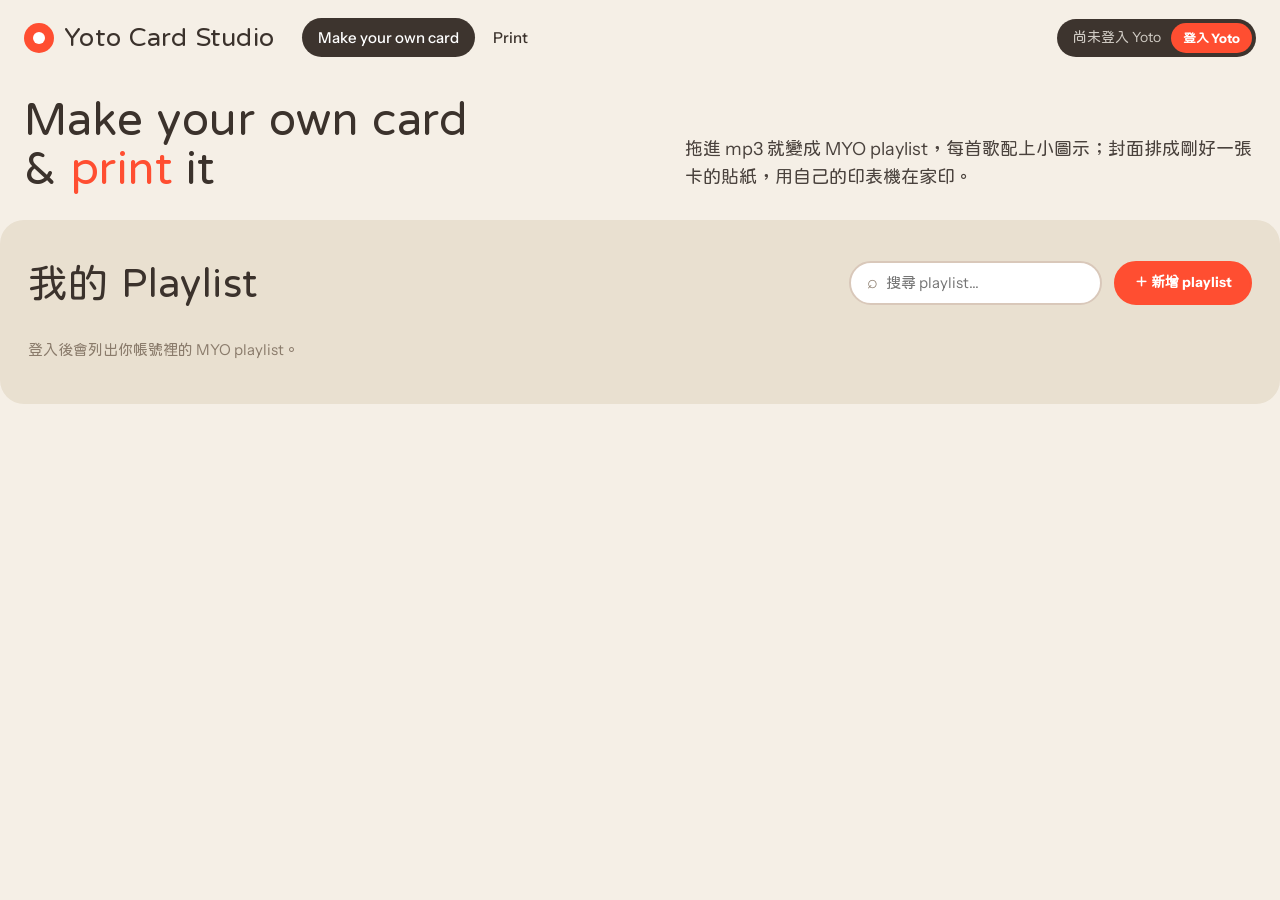
==== commit 81c28919: "公開版拿掉送 ibon 列印，A4 8 格附上貼紙購買連結 - GitHub Pages 沒有 server，先隱藏 ibon 4×6 版型與「送 ibon 列印」區塊 - 模切貼紙版型下方附上座標對" ====
--- a/index.html
+++ b/index.html
@@ -26,7 +26,7 @@
 
 <section class="hero">
   <h2>Make your own card<br>&amp; <em>print</em> it</h2>
-  <p>拖進 mp3 就變成 MYO playlist，每首歌配上小圖示；封面排成剛好一張卡的貼紙，在家印或送 ibon 都行。</p>
+  <p>拖進 mp3 就變成 MYO playlist，每首歌配上小圖示；封面排成剛好一張卡的貼紙，用自己的印表機在家印。</p>
 </section>
 
 <main>
@@ -107,6 +107,7 @@
           <span>紙張版型</span>
           <select id="print-layout"></select>
         </label>
+        <p class="muted die-only paper-hint">座標是照<a href="https://shopee.tw/product/1228844109/27958401501" target="_blank" rel="noopener">這家的悠遊卡尺寸模切貼紙</a>量的，買這款就能直接印。</p>
         <ul id="print-list" class="print-list"><li class="muted">登入後會列出你的 playlist。</li></ul>
         <div class="print-options">
           <label class="field cut-only">
--- a/style.css
+++ b/style.css
@@ -284,6 +284,7 @@
 .no-cover { width: 100%; height: 100%; display: flex; align-items: center; justify-content: center; text-align: center;
   padding: 4px; box-sizing: border-box; font: 4px/1.3 -apple-system, "PingFang TC", sans-serif; color: #555; }
 .layout-field { margin: 0; }
+.paper-hint { font-size: 13px; margin: 6px 0 0; }
 .print-calib { background: var(--panel); border: 1px solid var(--line); border-radius: var(--radius); padding: 10px 12px; }
 .print-calib summary { cursor: pointer; font-weight: 600; }
 .print-calib ol { padding-left: 20px; margin: 8px 0; color: var(--muted); }
